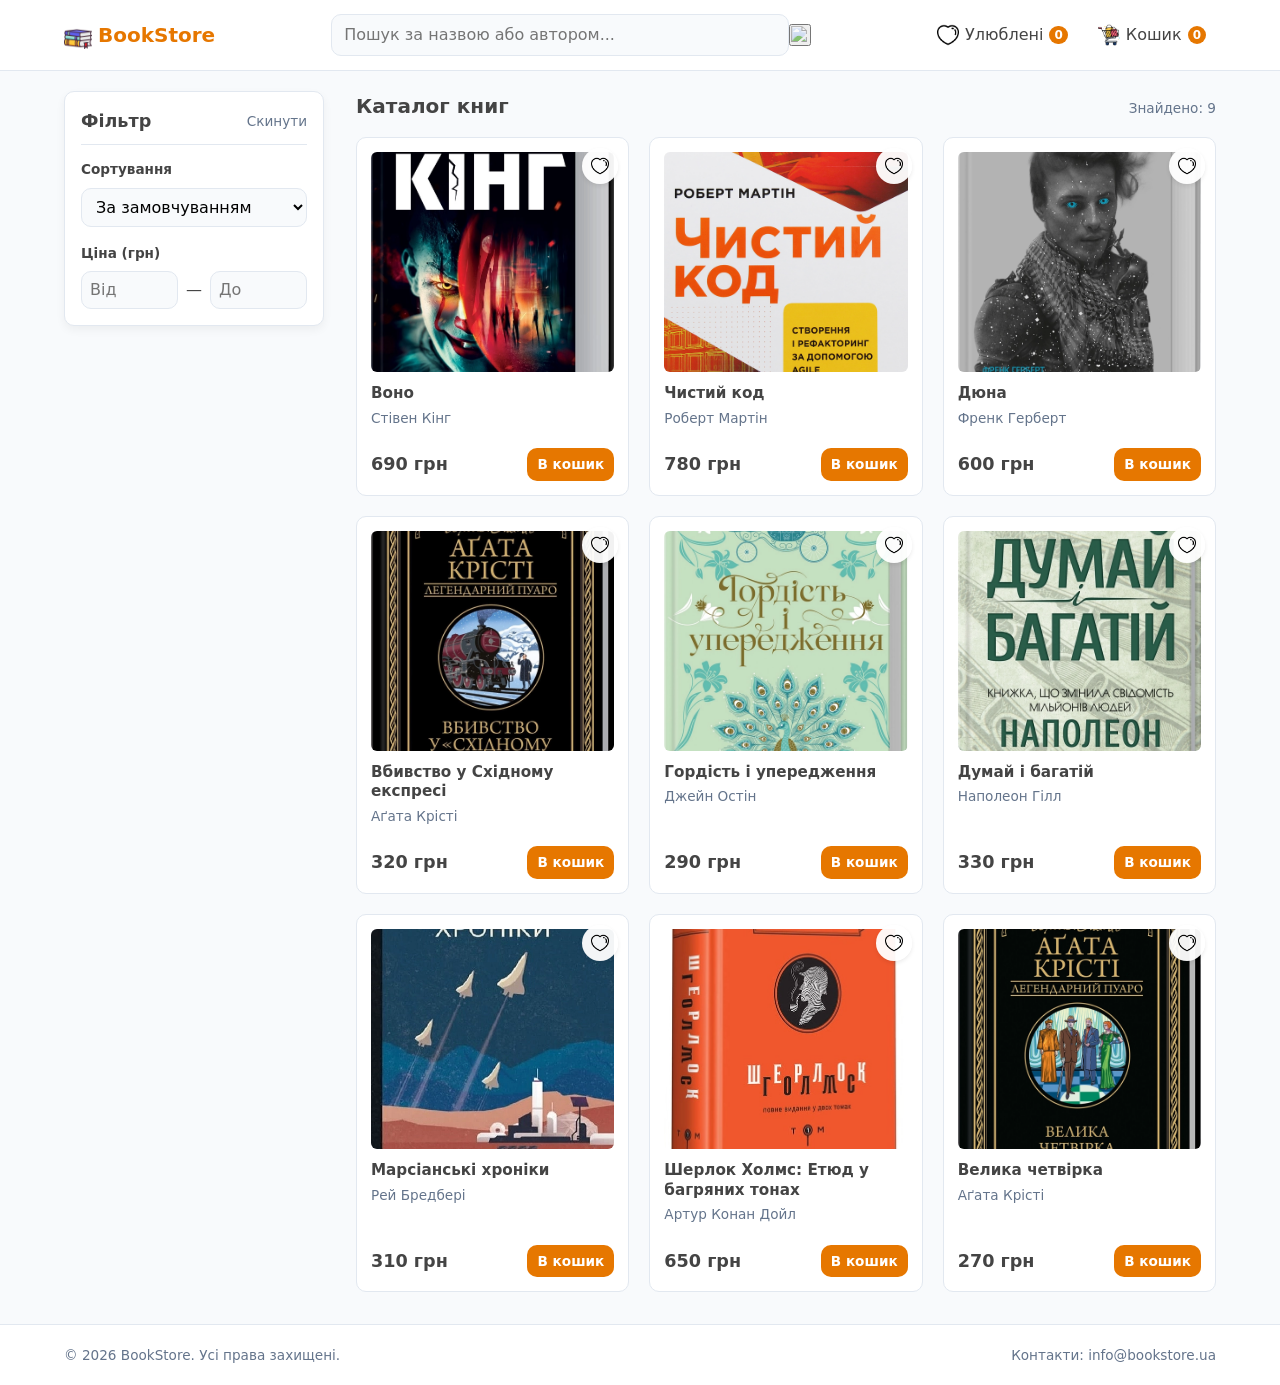
==== index.html @ f77ba821 "first commit" ====
<!doctype html>
<html lang="uk">
  <head>
    <meta charset="UTF-8" />
    <meta name="viewport" content="width=device-width, initial-scale=1.0" />
    <title>BookStore — Каталог книг</title>

    <link rel="stylesheet" href="css/base.css" />
    <link rel="stylesheet" href="css/layout.css" />
    <link rel="stylesheet" href="css/components/card.css" />
    <link rel="stylesheet" href="css/components/filters.css" />
    <link rel="stylesheet" href="css/components/buttons.css" />
  </head>
  <body>
    <header class="header"></header>

    <main class="main container">
      <div class="content-layout">
        <!-- ЛІВА ЧАСТИНА: Панель фільтрів -->
        <aside class="sidebar-filters">
          <form class="filters-form" id="filters-form">
            <div class="filters-form__header">
              <h2 class="filters-form__title">Фільтр</h2>
              <button
                type="reset"
                id="reset-filters"
                class="filters-form__reset"
              >
                Скинути
              </button>
            </div>

            <!-- Сортування -->
            <div class="filter-group">
              <label for="sort-select" class="filter-group__label"
                >Сортування</label
              >
              <select id="sort-select" class="filter-select">
                <option value="default">За замовчуванням</option>
                <option value="price-asc">Від дешевих до дорогих</option>
                <option value="price-desc">Від дорогих до дешевих</option>
                <option value="title-asc">За назвою (А-Я)</option>
              </select>
            </div>

            <!-- Фільтрація за ціною -->
            <div class="filter-group">
              <span class="filter-group__label">Ціна (грн)</span>
              <div class="price-range">
                <input type="number" id="price-min" placeholder="Від" min="0" />
                <span>—</span>
                <input type="number" id="price-max" placeholder="До" min="0" />
              </div>
            </div>
          </form>
        </aside>

        <!-- ПРАВА ЧАСТИНА: Сітка товарів -->
        <section class="catalog">
          <div class="catalog__header">
            <h1 class="catalog__title">Каталог книг</h1>
            <span class="catalog__count" id="catalog-count">Знайдено: 0</span>
          </div>

          <div class="catalog__grid" id="catalog-grid"></div>

          <div class="catalog__empty is-hidden" id="catalog-empty">
            <p>За вашим запитом нічого не знайдено 😕</p>
          </div>
        </section>
      </div>
    </main>

    <footer class="footer"></footer>

    <script type="module" src="js/pages/main.js"></script>
  </body>
</html>
---- css/base.css ----
:root {
  --primary: #e67700;
  --primary-hover: #f08800;
  --bg-page: #f8fafc;
  --bg-card: #ffffff;
  --text-main: #444;
  --text-muted: #64748b;
  --border: #e2e8f0;
  --danger: #ef4444;
  --radius: 10px;
  --shadow: 0 4px 10px rgba(0, 0, 0, 0.05);
  --transition: all 0.25s ease-in-out;
}

*,
*::before,
*::after {
  box-sizing: border-box;
  margin: 0;
  padding: 0;
}

body {
  font-family:
    system-ui,
    -apple-system,
    sans-serif;
  background-color: var(--bg-page);
  color: var(--text-main);
  line-height: 1.5;
  display: flex;
  flex-direction: column;
  min-height: 100vh;
}

a {
  text-decoration: none;
  color: inherit;
}

button,
input,
select {
  font: inherit;
}

img {
  max-width: 100%;
  display: block;
}

.container {
  width: 100%;
  padding: 0 16px;
  margin: 0 auto;
}

@media (min-width: 1200px) {
  .container {
    max-width: 1200px;
    padding: 0 24px;
  }
}

.is-hidden {
  display: none !important;
}

/* Базові CSS-анімації */
@keyframes fadeIn {
  from {
    opacity: 0;
    transform: translateY(6px);
  }
  to {
    opacity: 1;
    transform: translateY(0);
  }
}

.card,
.cart-item,
.empty-state {
  animation: fadeIn 0.3s ease-in-out;
}
---- css/layout.css ----
/* HEADER: Мобільний за замовчуванням */
.header {
  background: var(--bg-card);
  border-bottom: 1px solid var(--border);
  position: sticky;
  top: 0;
  z-index: 100;
}

.header__container {
  display: flex;
  flex-wrap: wrap;
  align-items: center;
  justify-content: space-between;
  gap: 12px;
  padding-top: 12px;
  padding-bottom: 12px;
}

.logo {
  font-size: 1.25rem;
  font-weight: 700;
  color: var(--primary);
  display: flex;
  align-items: center;
  gap: 6px;
}

/* Іконка логотипу */
.logo__icon-img {
  width: 28px;
  height: 28px;
  object-fit: contain;
}

/* Іконки в навігації та пошуку */
.icon-img {
  width: 22px;
  height: 22px;
  object-fit: contain;
  display: block;
}

.icon-img--search {
  width: 18px;
  height: 18px;
  opacity: 0.7;
  transition: var(--transition);
}

.search-bar__button:hover .icon-img--search {
  opacity: 1;
}

/* Порожні блоки */
.empty-state__icon-wrap {
  display: flex;
  justify-content: center;
  margin-bottom: 12px;
}

.empty-state__img {
  width: 64px;
  height: 64px;
  object-fit: contain;
  opacity: 0.6;
}

.search-bar {
  order: 3;
  width: 100%;
  position: relative;
  display: flex;
  align-items: center;
}

.search-bar__input {
  width: 100%;
  padding: 8px 36px 8px 12px;
  border: 1px solid var(--border);
  border-radius: var(--radius);
  background: var(--bg-page);
  outline: none;
  transition: var(--transition);
}

.search-bar__input:focus {
  border-color: var(--primary);
  background: var(--bg-card);
}

.search-bar__icon {
  width: 20px;
  position: absolute;
  right: 12px;
  pointer-events: none;
}

.header__nav {
  display: flex;
  align-items: center;
  gap: 10px;
}

.nav-button {
  display: flex;
  align-items: center;
  gap: 6px;
  padding: 6px 10px;
  border-radius: var(--radius);
  transition: var(--transition);
  position: relative;
}

.nav-button__text {
  display: none; /* Приховано на мобільних */
}

.nav-button:hover,
.nav-button.active {
  background-color: var(--bg-page);
  color: var(--primary);
}

.nav-button__icon {
  width: 20px;
}

/* MAIN ТА CONTENT: Mobile First */
.main {
  flex: 1;
  padding-top: 20px;
  padding-bottom: 32px;
}

.content-layout {
  display: flex;
  flex-direction: column;
  gap: 24px;
}

.page-header {
  display: flex;
  align-items: center;
  justify-content: space-between;
  margin-bottom: 20px;
}

.page-title {
  font-size: 1.4rem;
  font-weight: 700;
}

.back-link {
  color: var(--primary);
  font-size: 0.9rem;
  transition: var(--transition);
}

.back-link:hover {
  text-decoration: underline;
}

.catalog__header {
  display: flex;
  justify-content: space-between;
  align-items: baseline;
  margin-bottom: 16px;
}

.catalog__title {
  font-size: 1.25rem;
  font-weight: 700;
}

.catalog__count {
  font-size: 0.85rem;
  color: var(--text-muted);
}

.catalog__grid {
  display: grid;
  grid-template-columns: 1fr;
  gap: 16px;
}

/* Empty State */
.empty-state,
.catalog__empty {
  text-align: center;
  padding: 36px 16px;
  background: var(--bg-card);
  border: 1px dashed var(--border);
  border-radius: var(--radius);
  margin-top: 16px;
}

.empty-state__icon {
  font-size: 2.5rem;
  margin-bottom: 8px;
}

.empty-state__title {
  font-size: 1.2rem;
  margin-bottom: 6px;
}

.empty-state__description {
  color: var(--text-muted);
  font-size: 0.9rem;
  margin-bottom: 16px;
}

/* FOOTER */
.footer {
  background: var(--bg-card);
  border-top: 1px solid var(--border);
  padding: 20px 0;
  margin-top: auto;
}

.footer__container {
  display: flex;
  flex-direction: column;
  gap: 8px;
  align-items: center;
  text-align: center;
  color: var(--text-muted);
  font-size: 0.85rem;
}

/* --- АДАПТИВНІСТЬ: Планшети (min-width: 640px) --- */
@media (min-width: 640px) {
  .catalog__grid {
    grid-template-columns: repeat(2, 1fr);
  }

  .nav-button__text {
    display: inline;
  }
}

/* --- АДАПТИВНІСТЬ: Десктопи (min-width: 992px) --- */
@media (min-width: 992px) {
  .header__container {
    flex-wrap: nowrap;
    height: 70px;
    padding-top: 0;
    padding-bottom: 0;
  }

  .search-bar {
    order: 0;
    max-width: 480px;
  }

  .content-layout {
    display: grid;
    grid-template-columns: 260px 1fr; /* Зліва фільтр, справа сітка товарів */
    gap: 32px;
    align-items: start;
  }

  .catalog__grid {
    grid-template-columns: repeat(3, 1fr);
    gap: 20px;
  }

  .footer__container {
    flex-direction: row;
    justify-content: space-between;
  }
}
---- css/components/card.css ----
.card {
  background: var(--bg-card);
  border: 1px solid var(--border);
  border-radius: var(--radius);
  padding: 14px;
  display: flex;
  flex-direction: column;
  position: relative;
  transition: var(--transition);
}

.card:hover {
  transform: translateY(-4px);
  box-shadow: 0 10px 20px rgba(0, 0, 0, 0.08);
  border-color: var(--primary);
}

.card__favorite-btn {
  position: absolute;
  top: 10px;
  right: 10px;
  background: rgba(255, 255, 255, 0.95);
  border: 1px solid var(--border-color);
  border-radius: 50%;
  width: 36px;
  height: 36px;
  display: flex;
  align-items: center;
  justify-content: center;
  cursor: pointer;
  padding: 0;
  transition: var(--transition);
  box-shadow: 0 2px 4px rgba(0, 0, 0, 0.08);

  /* ГОЛОВНІ ВИПРАВЛЕННЯ: */
  z-index: 10; /* гарантує розміщення поверх картинки */
  transform: translateZ(0); /* запобігає зникненню при CSS-трансформаціях */
}

.card__favorite-icon {
  width: 18px;
  height: 18px;
  object-fit: contain;
  pointer-events: none; /* щоб кліки проходили прямо в кнопку */
  transition: transform 0.2s ease;
}

.card__favorite-btn:hover {
  background-color: #ffffff;
  transform: scale(1.1);
}

.card__image-wrap {
  width: 100%;
  height: 220px;
  border-radius: 6px;
  overflow: hidden;
  margin-bottom: 12px;
  background-color: var(--bg-page);
}

.card__image {
  width: 100%;
  height: 100%;
  object-fit: cover;
  transition: var(--transition);
}

.card:hover .card__image {
  transform: scale(1.04);
}

.card__content {
  display: flex;
  flex-direction: column;
  flex: 1;
}

.card__title {
  font-size: 0.95rem;
  font-weight: 600;
  line-height: 1.3;
  margin-bottom: 4px;
}

.card__author {
  font-size: 0.85rem;
  color: var(--text-muted);
  margin-bottom: 12px;
}

.card__footer {
  margin-top: auto;
  display: flex;
  align-items: center;
  justify-content: space-between;
  padding-top: 8px;
}

.card__price {
  font-size: 1.1rem;
  font-weight: 700;
}
---- css/components/filters.css ----
.sidebar-filters {
  width: 100%;
}

.filters-form {
  background: var(--bg-card);
  border: 1px solid var(--border);
  border-radius: var(--radius);
  padding: 16px;
  box-shadow: var(--shadow);
}

.filters-form__header {
  display: flex;
  justify-content: space-between;
  align-items: center;
  border-bottom: 1px solid var(--border);
  padding-bottom: 10px;
  margin-bottom: 14px;
}

.filters-form__title {
  font-size: 1.1rem;
  font-weight: 700;
}

.filters-form__reset {
  background: none;
  border: none;
  color: var(--text-muted);
  font-size: 0.85rem;
  cursor: pointer;
  transition: var(--transition);
}

.filters-form__reset:hover {
  color: var(--danger);
}

.filter-group {
  margin-bottom: 16px;
}

.filter-group:last-child {
  margin-bottom: 0;
}

.filter-group__label {
  display: block;
  font-size: 0.85rem;
  font-weight: 600;
  margin-bottom: 8px;
}

.filter-select {
  width: 100%;
  padding: 8px 10px;
  border: 1px solid var(--border);
  border-radius: var(--radius);
  background: var(--bg-page);
  outline: none;
  cursor: pointer;
}

.price-range {
  display: flex;
  align-items: center;
  gap: 8px;
}

.price-range input {
  width: 100%;
  padding: 6px 8px;
  border: 1px solid var(--border);
  border-radius: var(--radius);
  background: var(--bg-page);
  outline: none;
}

.price-range input:focus {
  border-color: var(--primary);
  background: var(--bg-card);
}
---- css/components/buttons.css ----
.btn {
  display: inline-flex;
  align-items: center;
  justify-content: center;
  padding: 8px 16px;
  border-radius: var(--radius);
  border: none;
  font-weight: 600;
  cursor: pointer;
  transition: var(--transition);
}

.btn--primary {
  background: var(--primary);
  color: #fff;
}

.btn--primary:hover {
  background: var(--primary-hover);
}

.btn--sm {
  padding: 6px 10px;
  font-size: 0.85rem;
}

.btn--block {
  width: 100%;
}

.badge {
  display: inline-flex;
  align-items: center;
  justify-content: center;
  min-width: 18px;
  height: 18px;
  padding: 0 5px;
  border-radius: 9px;
  font-size: 0.75rem;
  font-weight: 700;
  background: var(--primary);
  color: #fff;
}
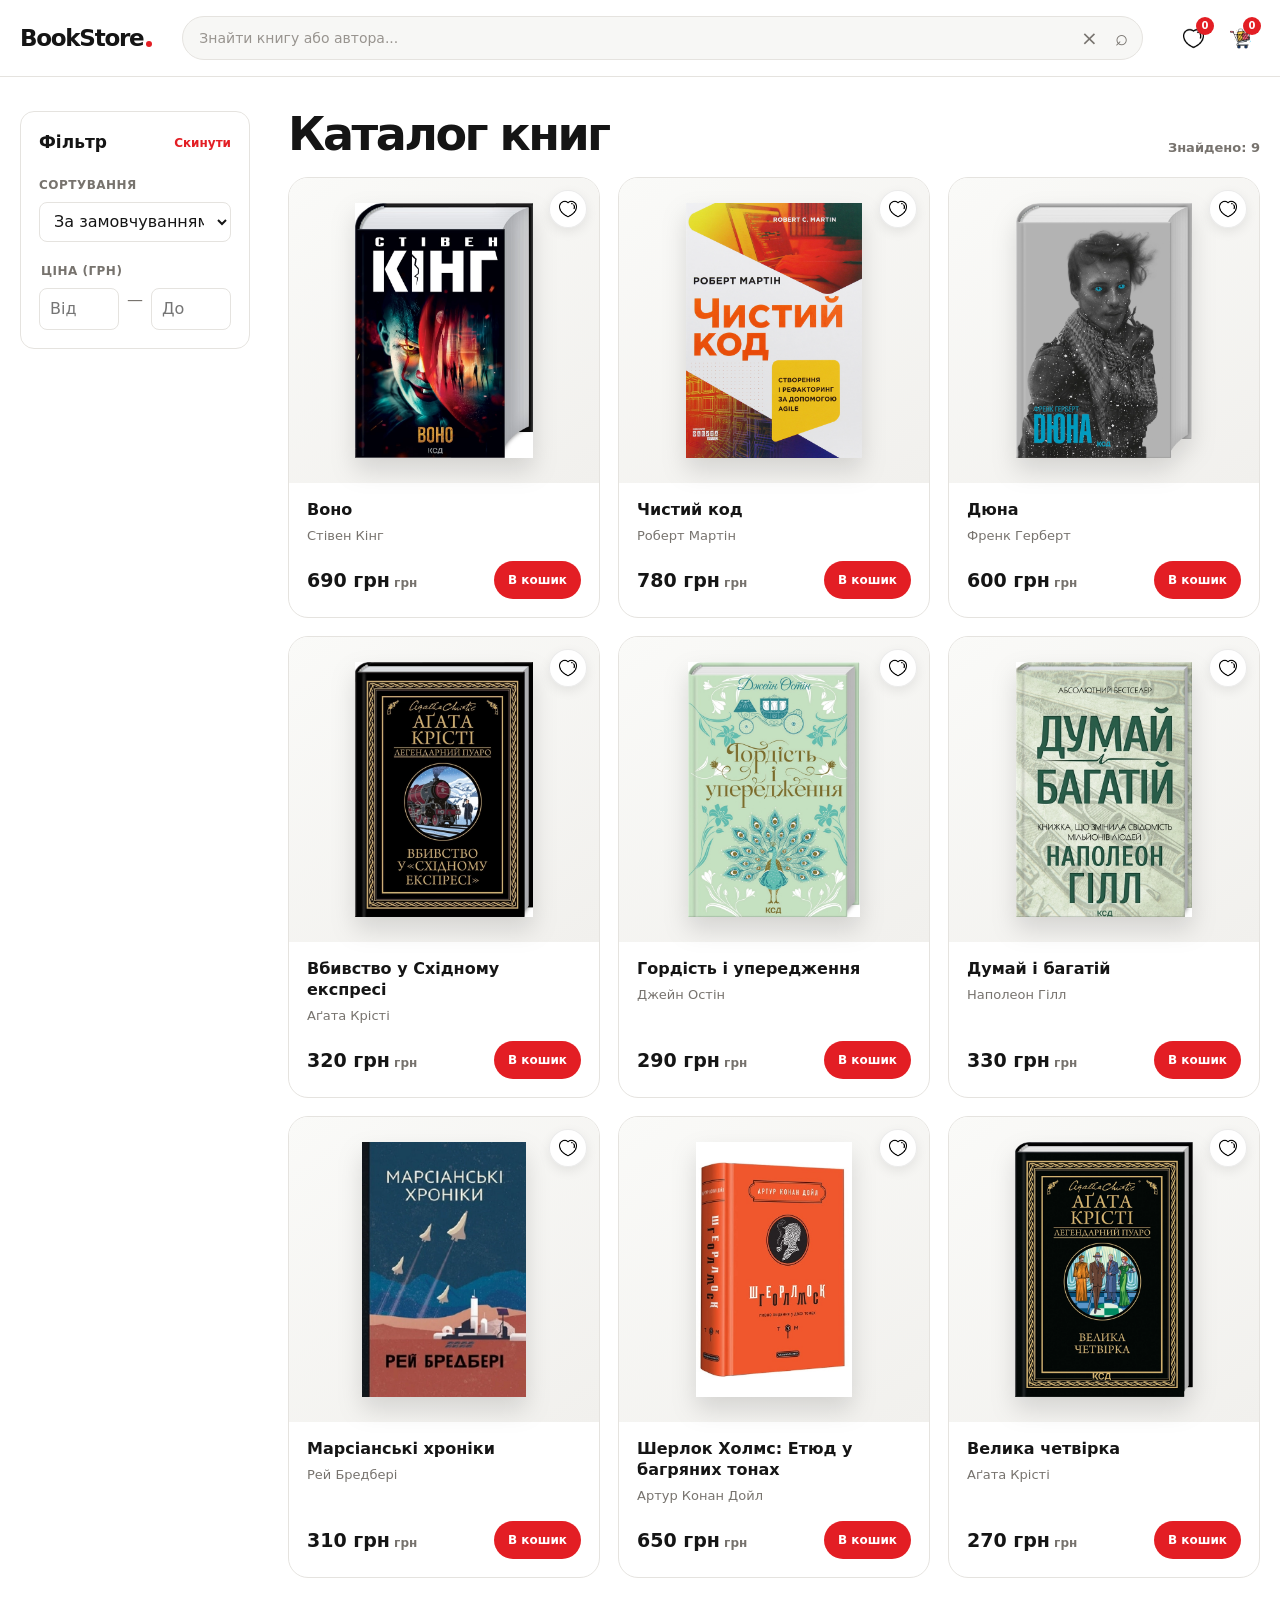
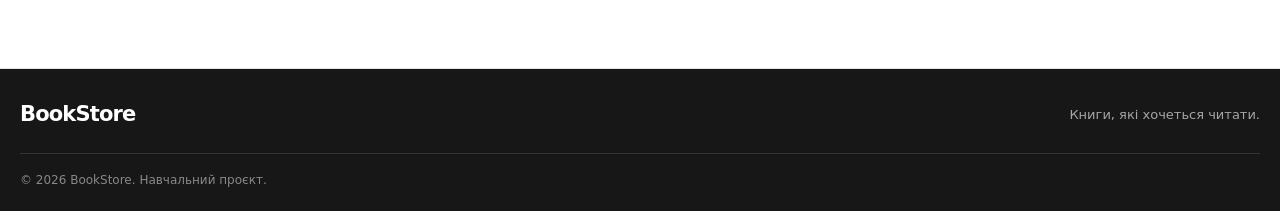
==== commit 7b1db3b4: "updating the site code and style" ====
--- a/index.html
+++ b/index.html
@@ -3,21 +3,20 @@
   <head>
     <meta charset="UTF-8" />
     <meta name="viewport" content="width=device-width, initial-scale=1.0" />
+    <meta
+      name="description"
+      content="BookStore — каталог книг з пошуком, фільтрами, обраним та кошиком"
+    />
     <title>BookStore — Каталог книг</title>
-
-    <link rel="stylesheet" href="css/base.css" />
-    <link rel="stylesheet" href="css/layout.css" />
-    <link rel="stylesheet" href="css/components/card.css" />
-    <link rel="stylesheet" href="css/components/filters.css" />
-    <link rel="stylesheet" href="css/components/buttons.css" />
+    <link rel="stylesheet" href="css/style.css" />
+    <link rel="icon" type="image/png" href="img/icons/book.png" />
   </head>
   <body>
     <header class="header"></header>
 
     <main class="main container">
       <div class="content-layout">
-        <!-- ЛІВА ЧАСТИНА: Панель фільтрів -->
-        <aside class="sidebar-filters">
+        <aside class="sidebar-filters" aria-label="Фільтри каталогу">
           <form class="filters-form" id="filters-form">
             <div class="filters-form__header">
               <h2 class="filters-form__title">Фільтр</h2>
@@ -30,11 +29,11 @@
               </button>
             </div>
 
-            <!-- Сортування -->
             <div class="filter-group">
-              <label for="sort-select" class="filter-group__label"
-                >Сортування</label
-              >
+              <label for="sort-select" class="filter-group__label">
+                Сортування
+              </label>
+
               <select id="sort-select" class="filter-select">
                 <option value="default">За замовчуванням</option>
                 <option value="price-asc">Від дешевих до дорогих</option>
@@ -43,28 +42,62 @@
               </select>
             </div>
 
-            <!-- Фільтрація за ціною -->
-            <div class="filter-group">
-              <span class="filter-group__label">Ціна (грн)</span>
+            <fieldset class="filter-group filter-group--prices">
+              <legend class="filter-group__label">Ціна (грн)</legend>
+
               <div class="price-range">
-                <input type="number" id="price-min" placeholder="Від" min="0" />
-                <span>—</span>
-                <input type="number" id="price-max" placeholder="До" min="0" />
+                <label class="sr-only" for="price-min"> Мінімальна ціна </label>
+
+                <input
+                  type="number"
+                  id="price-min"
+                  placeholder="Від"
+                  min="0"
+                  step="1"
+                  inputmode="numeric"
+                />
+
+                <span aria-hidden="true">—</span>
+
+                <label class="sr-only" for="price-max">
+                  Максимальна ціна
+                </label>
+
+                <input
+                  type="number"
+                  id="price-max"
+                  placeholder="До"
+                  min="0"
+                  step="1"
+                  inputmode="numeric"
+                />
               </div>
-            </div>
+
+              <p
+                class="filter-error is-hidden"
+                id="price-error"
+                role="alert"
+              ></p>
+            </fieldset>
           </form>
         </aside>
 
-        <!-- ПРАВА ЧАСТИНА: Сітка товарів -->
-        <section class="catalog">
+        <section class="catalog" aria-labelledby="catalog-title">
           <div class="catalog__header">
-            <h1 class="catalog__title">Каталог книг</h1>
-            <span class="catalog__count" id="catalog-count">Знайдено: 0</span>
+            <h1 class="catalog__title" id="catalog-title">Каталог книг</h1>
+
+            <span class="catalog__count" id="catalog-count" aria-live="polite">
+              Знайдено: 0
+            </span>
           </div>
 
           <div class="catalog__grid" id="catalog-grid"></div>
 
-          <div class="catalog__empty is-hidden" id="catalog-empty">
+          <div
+            class="catalog__empty is-hidden"
+            id="catalog-empty"
+            role="status"
+          >
             <p>За вашим запитом нічого не знайдено 😕</p>
           </div>
         </section>
--- a/css/style.css
+++ b/css/style.css
@@ -0,0 +1,6 @@
+@import "base.css";
+@import "layout.css";
+@import "components/buttons.css";
+@import "components/card.css";
+@import "components/filters.css";
+@import "components/cart-item.css";
